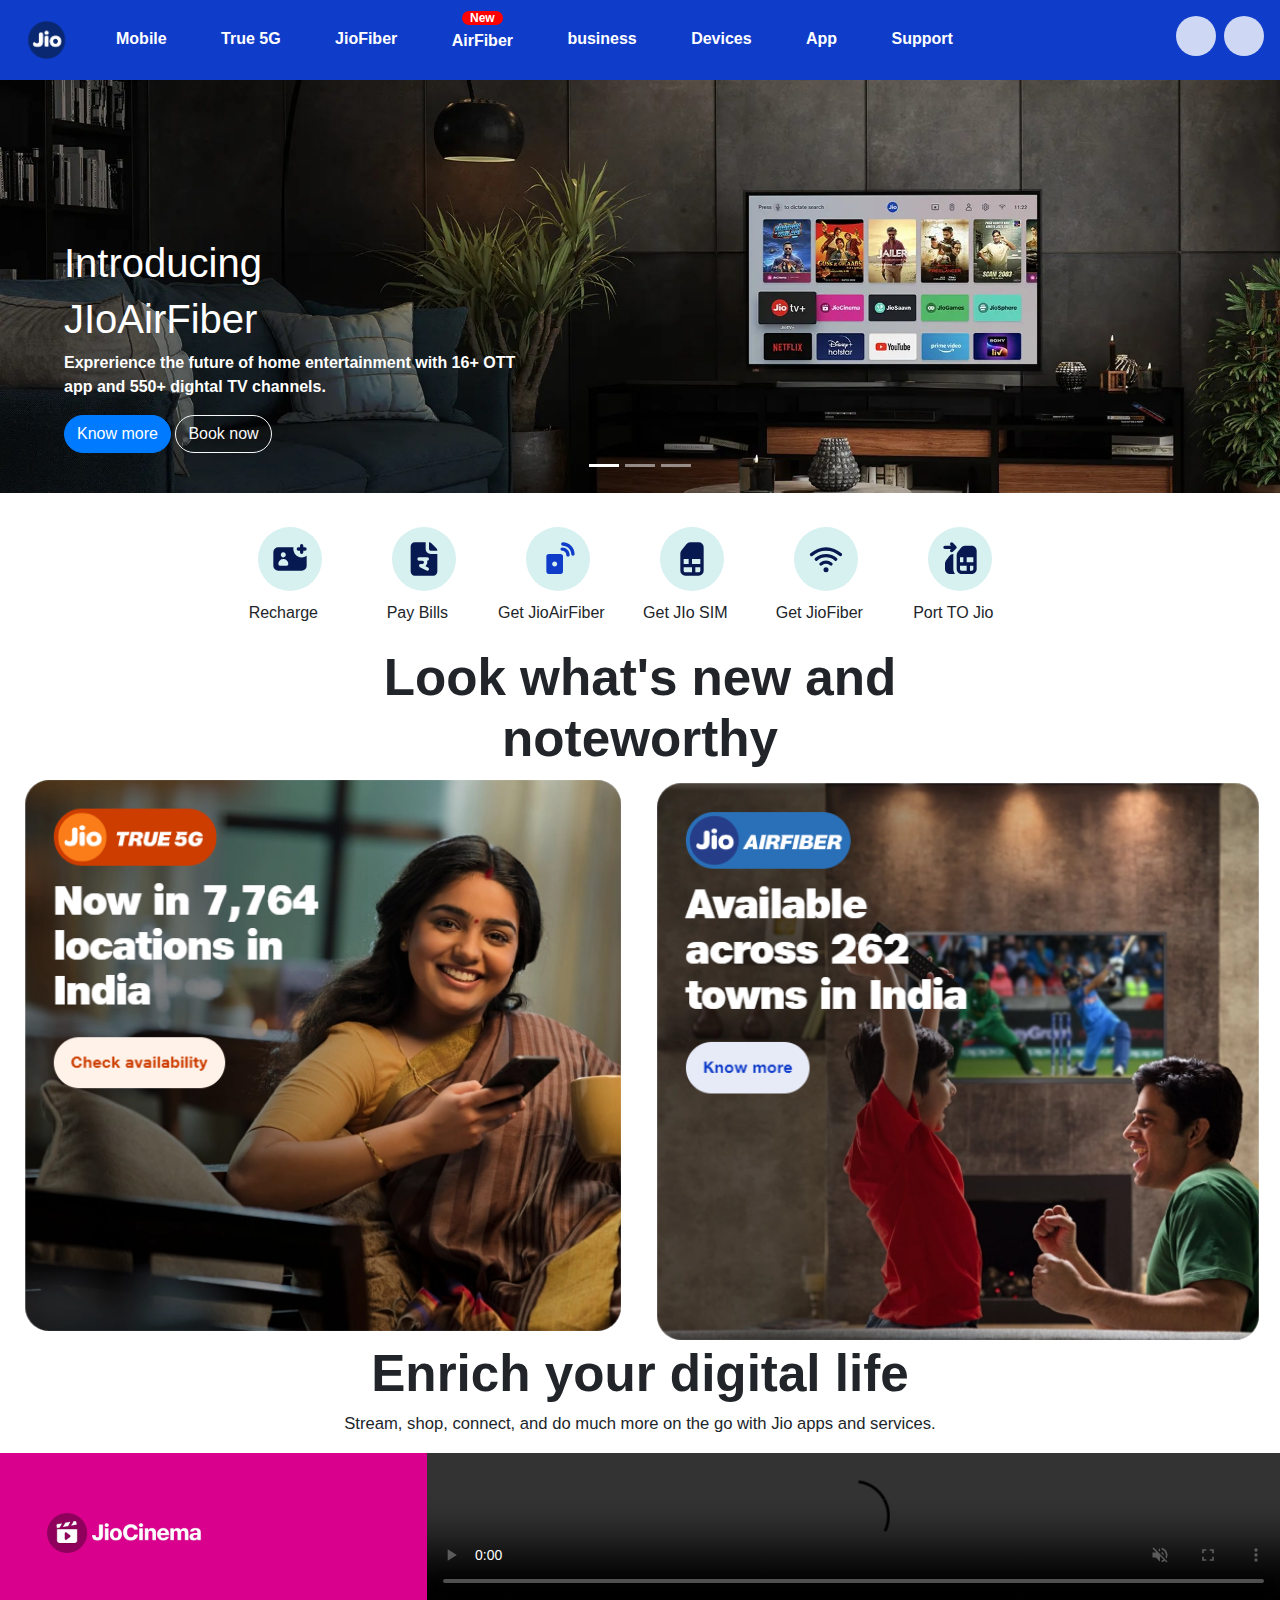
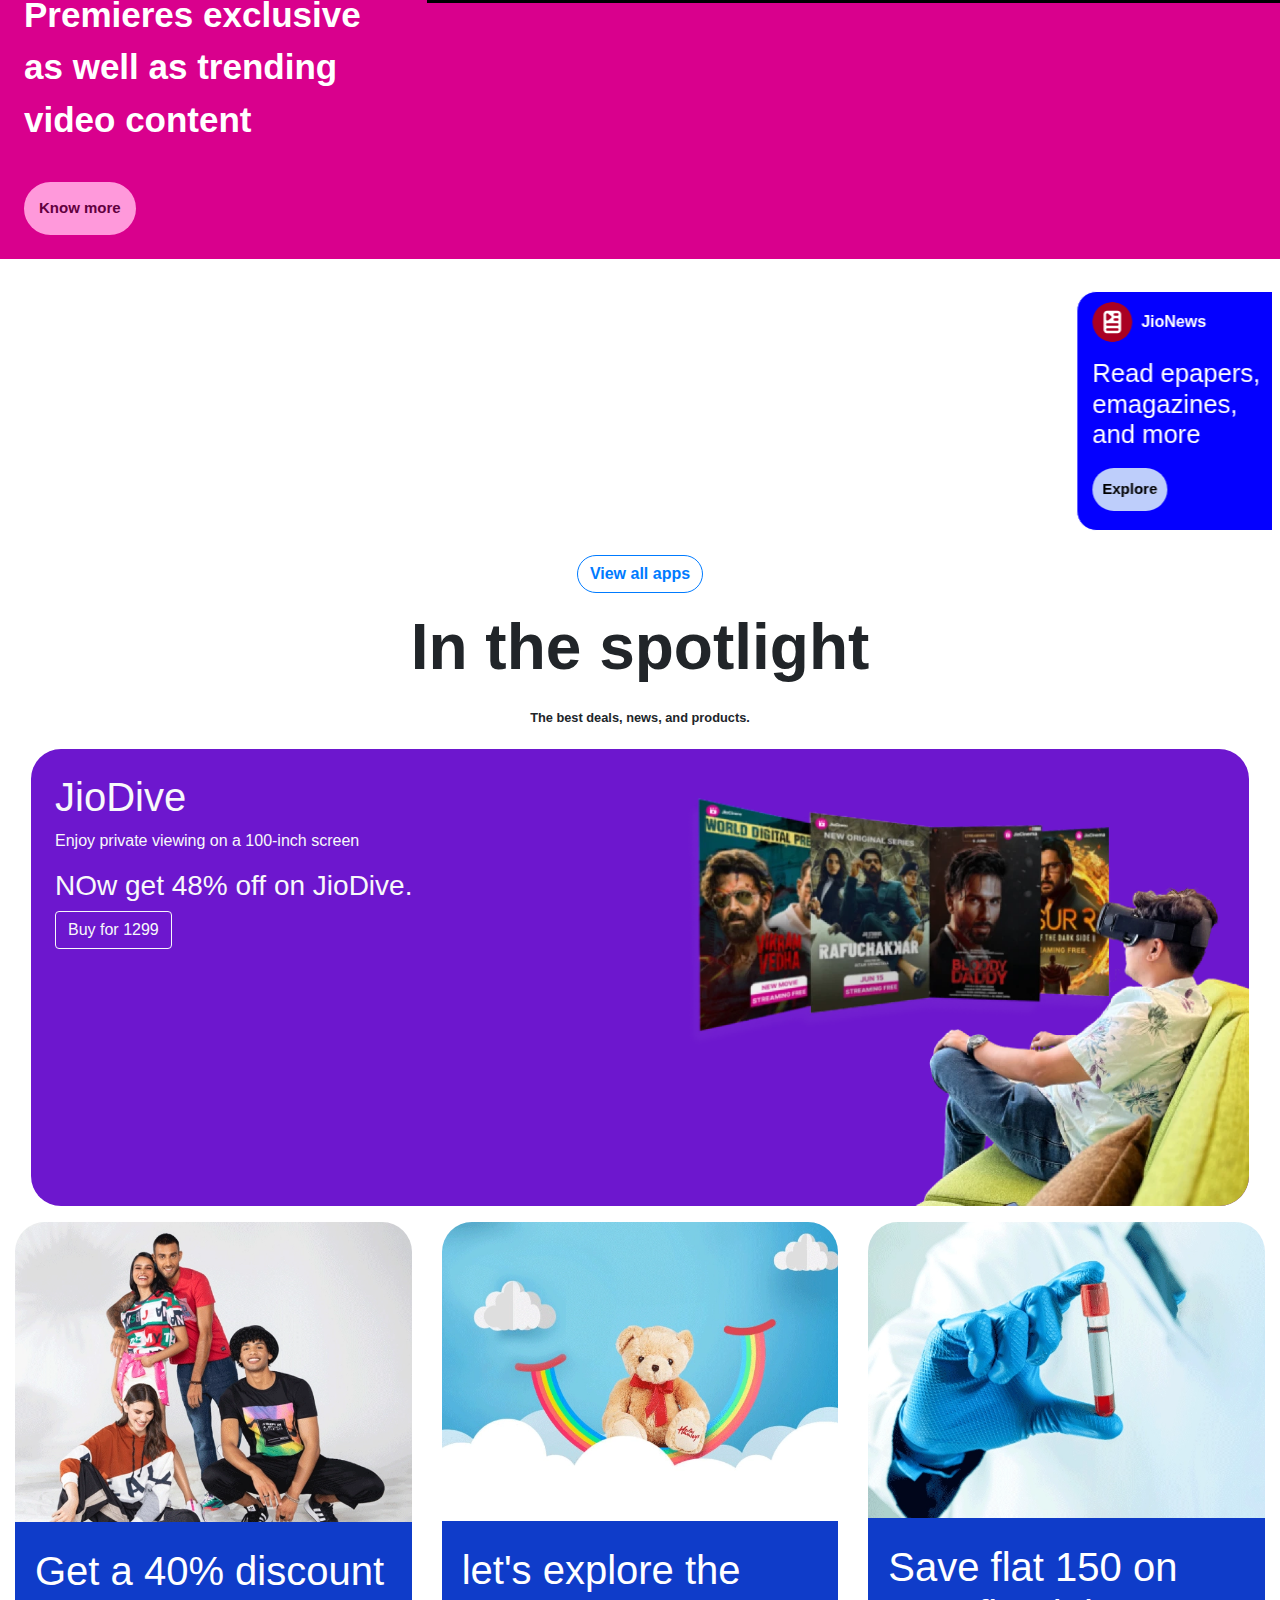
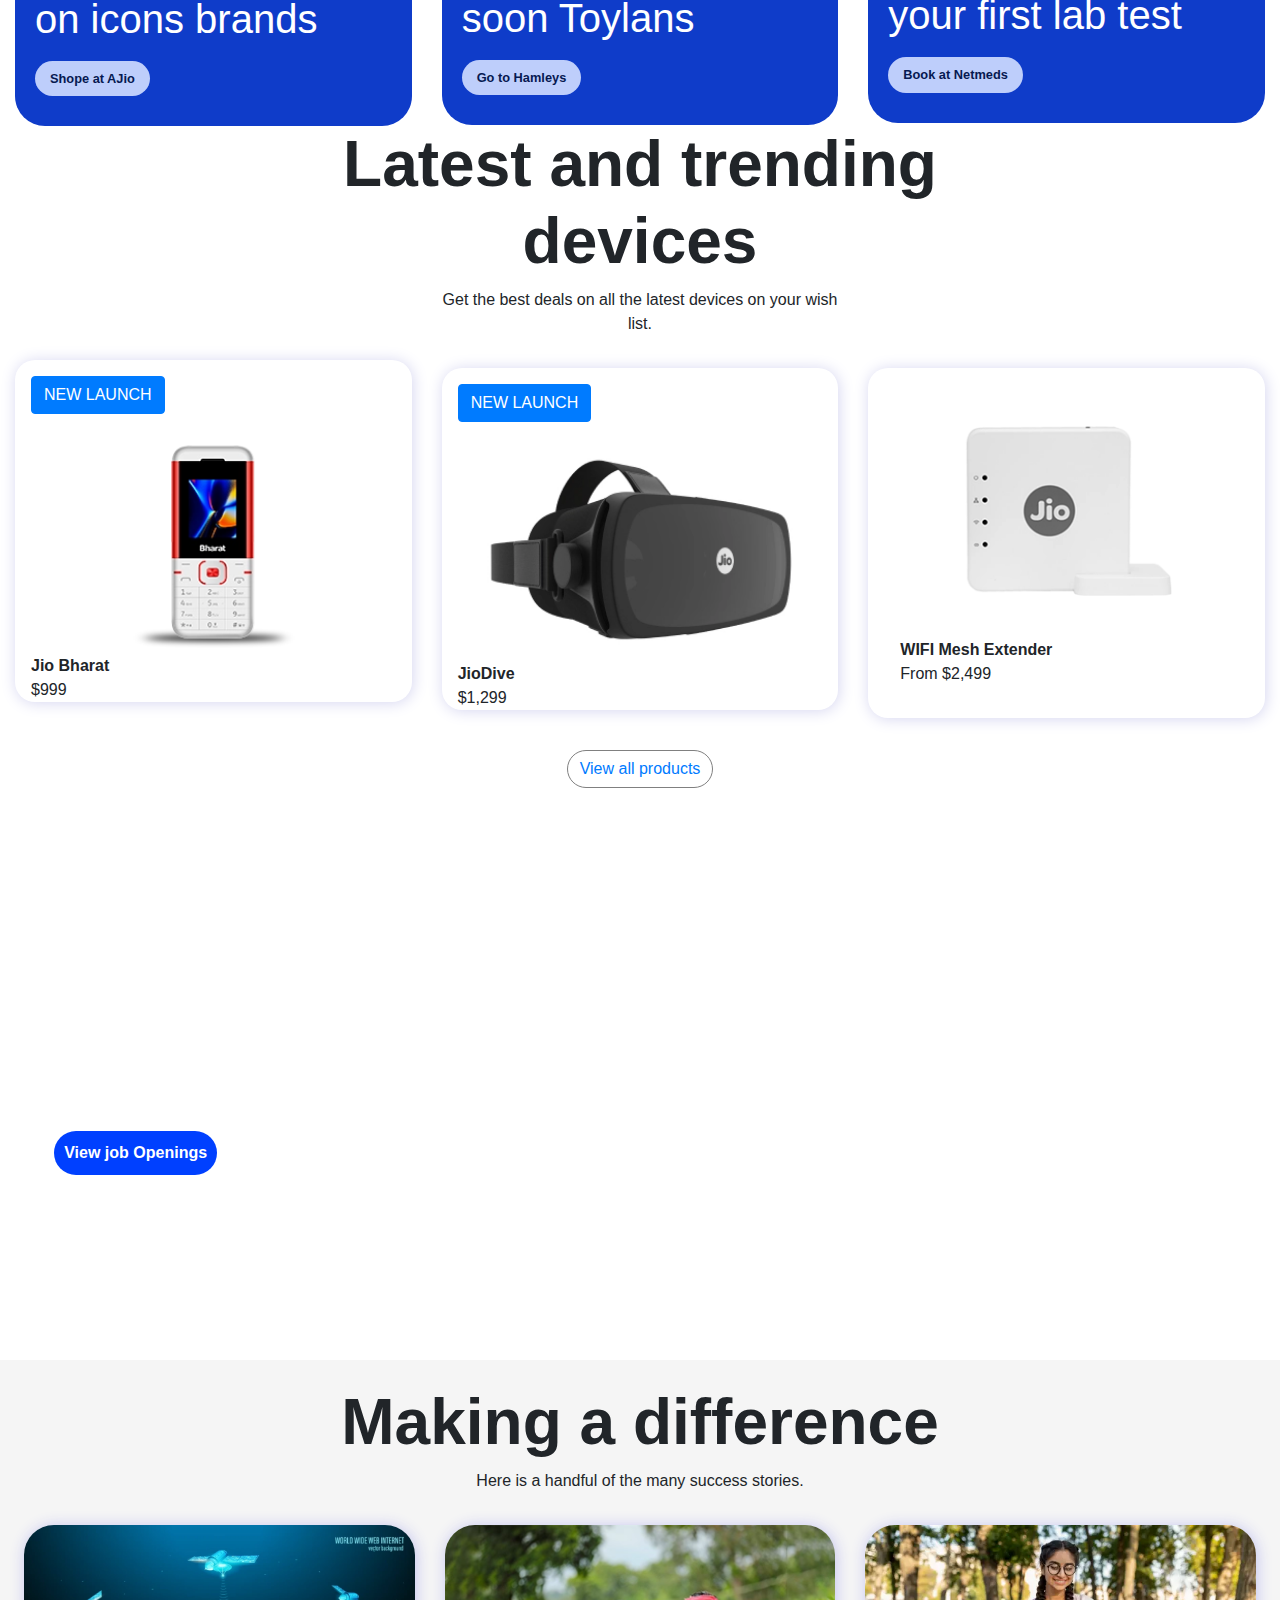
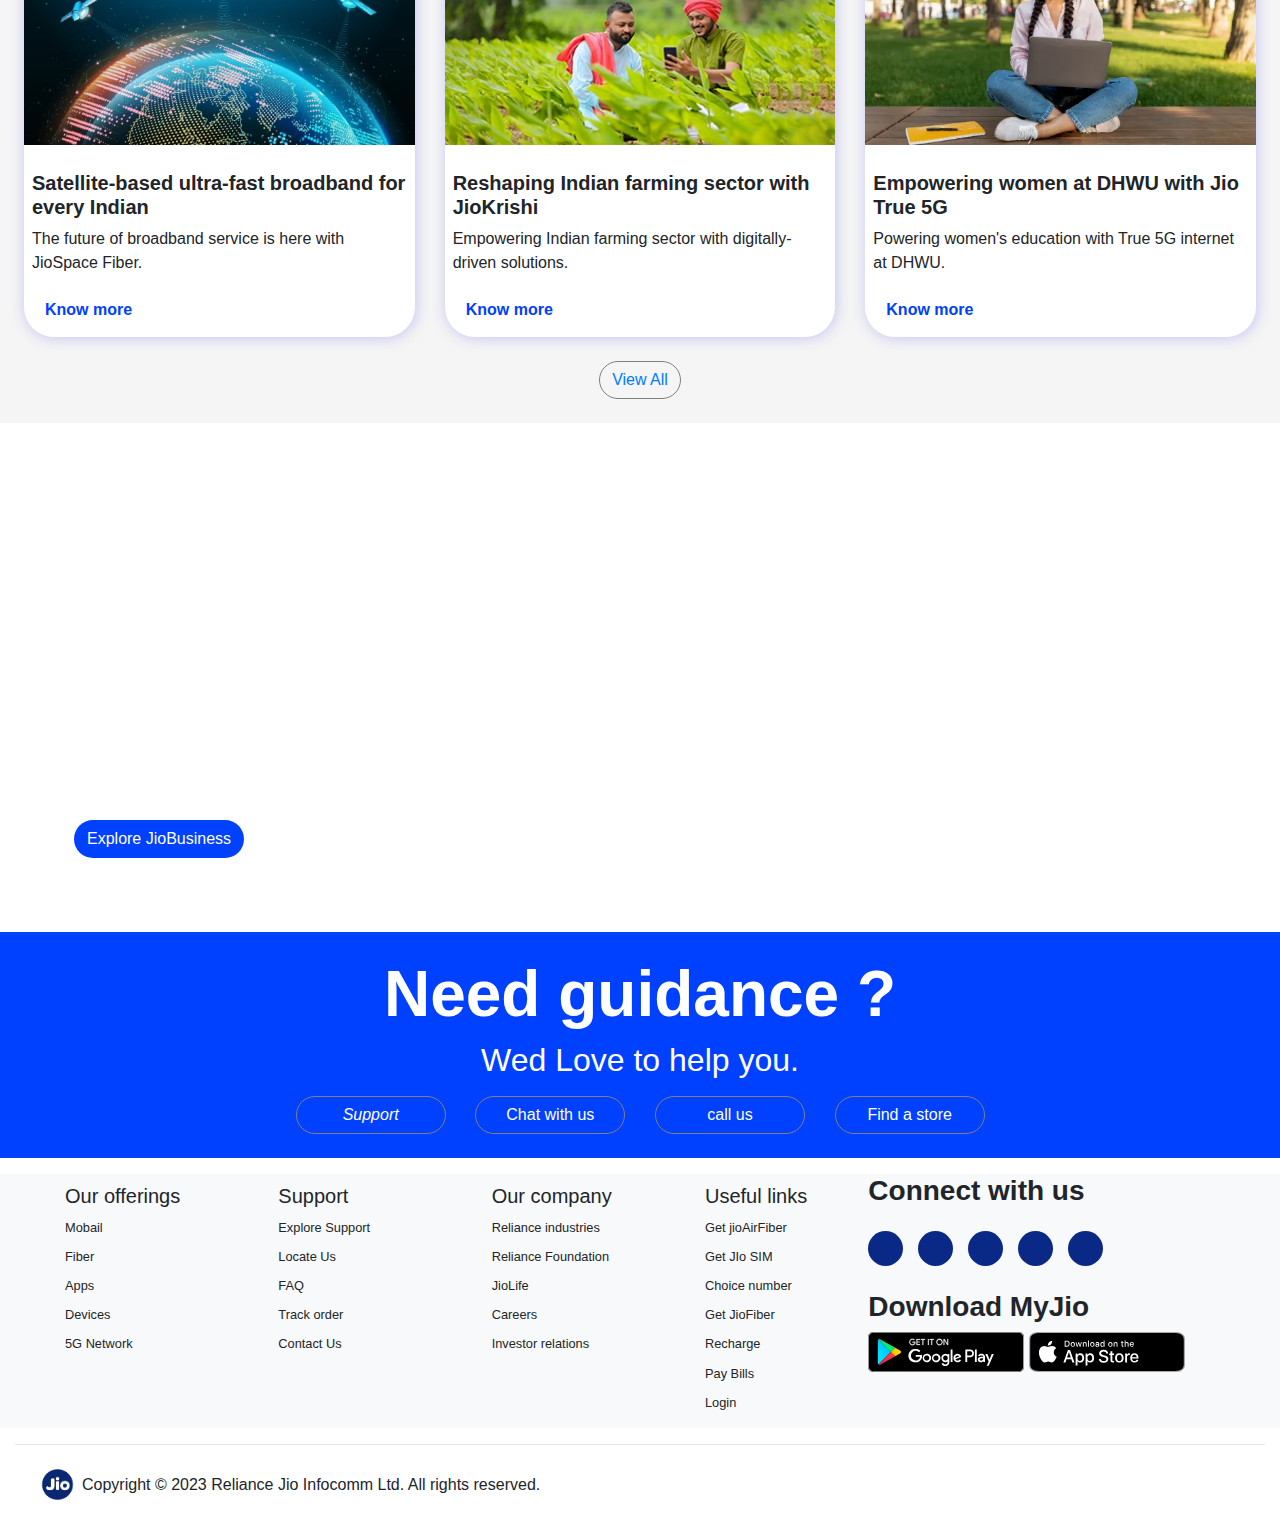
==== index.html @ d73b50fe "jio clone" ====
<!DOCTYPE html>
<html lang="en">

<head>
    <meta charset="UTF-8">
    <meta name="viewport" content="width=device-width, initial-scale=1.0">
    <title>Document</title>
    <link rel="stylesheet" href="https://cdnjs.cloudflare.com/ajax/libs/font-awesome/6.4.2/css/all.min.css"
        integrity="sha512-z3gLpd7yknf1YoNbCzqRKc4qyor8gaKU1qmn+CShxbuBusANI9QpRohGBreCFkKxLhei6S9CQXFEbbKuqLg0DA=="
        crossorigin="anonymous" referrerpolicy="no-referrer" />
    <link rel="stylesheet" href="css/jio.css">
    <link rel="stylesheet" href="css/cdn.jsdelivr.net_npm_bootstrap@4.6.2_dist_css_bootstrap.min.css">


</head>

<body>
    <div class="container-fluid">
        <div class="nav  navbar-expand-lg p-3 row text-center ">
            <button class="navbar-toggler navbar-dark " data-toggle="collapse" data-target="#bb">
                <span class="navbar-toggler-icon"></span>
            </button>
            <a href="#" class="navbar-brand logo"><img src="img/Jio-Logo-500x314.png" width="60"
                    class="rounded-circle"></a>
            <span class="user serachicon  d-none "><i class="fa-solid fa-magnifying-glass"></i></span>
            <span class="user d-none d-none"><i class="fa-solid fa-user"></i></span>
            <form action="" class=" col p-0 d-lg-none d-flex">
                <input type="search " class="form-control search ml-4   col-6 mt-1 d-lg-none" placeholder="Search">
                <span class="user abc   "><i class="fa-solid fa-user"></i></span>

            </form>
            <div id="bb" class="collapse navbar-collapse">
                <ul class="navbar-nav pl-3">
                    <li class="navbar-item"><a href="#" class="nav-link">Mobile</a></li>
                    <li class="navbar-item"><a href="#" class="nav-link">True 5G </a></li>
                    <li class="navbar-item"><a href="#" class="nav-link">JioFiber</a></li>
                    <li class="navbar-item"><a href="#" class="nav-link new">
                            <span>New</span> <br>AirFiber</a></li>
                    <li class="navbar-item"><a href="#" class="nav-link">business</a></li>
                    <li class="navbar-item"><a href="#" class="nav-link">Devices</a></li>
                    <li class="navbar-item"><a href="#" class="nav-link">App</a></li>
                    <li class="navbar-item"><a href="#" class="nav-link">Support</a></li>


                </ul>
            </div>
            <span class="user lgicon d-md-none d-none  d-lg-flex "><i class="fa-solid fa-magnifying-glass"></i></span>
            <span class="user lgicon d-md-none d-none ml-2 d-lg-flex "><i class="fa-solid fa-user"></i></span>
        </div>


        <!-- home page  -->

        <div class="row">
            <div id="home" class="carousel slide carousel-fade" data-ride="carousel">
                <ul class="carousel-indicators">
                    <li data-target="#home" data-slide-to="0" class="active"></li>
                    <li data-target="#home" data-slide-to="1"></li>
                    <li data-target="#home" data-slide-to="2"></li>


                </ul>
                <div class="carousel-inner" data-interval="1000">
                    <div class="carousel-item active">
                        <img src="img/home page.jpg" alt class="" width="100%">
                        <div class="carousel-caption ">
                            <h1>Introducing</h1>
                            <h1>JIoAirFiber</h1>
                            <p>Exprerience the future of home entertainment with 16+ OTT <br> app and 550+ dightal TV
                                channels.</p>
                            <button class="btn btn-lg-lg btn-primary">Know more</button>
                            <button class="btn btn-lg-lg btn-outline-light">Book now</button>

                        </div>
                    </div>
                    <div class="carousel-item ">
                        <img src="img/Homepage-masthead.webp" alt width="100%">
                        <div class="carousel-caption">
                            <h1>it's time to</h1>
                            <h1>embrace digital</h1>
                            <h1>life</h1>
                            <p>An affordable range of 4G Phones. JioBharat Series is packed <br> with incredable
                                features.</p>
                            <button class="btn btn-lg btn-primary">Know more</button>
                            <button class="btn btn-lg btn-outline-light">Book now</button>

                        </div>
                    </div>
                    <div class="carousel-item ">
                        <img src="img/2999-diwali-offer-desk.webp" alt width="100%">
                        <div class="carousel-caption">
                            <h1>Check out this br Diwali special <br> recharge offer!</h1>
                            <p>Enjoy 23day' extra validity with Jio's annual recharge plan</p>
                            <button class="btn btn-lg btn-primary">Recharge Now</button>

                        </div>
                    </div>

                </div>


            </div>
        </div>

        <!-- icone  -->
        <div class="row mt-4 text-center justify-content-center">
            <div class="row col-md-8">
                <div class="">
                    <div class=" ia">
                        <div class="ab">
                            <svg class="abc" viewBox="0 0 24 24" fill="none" xmlns="http://www.w3.org/2000/svg">
                                <path d="M17 7h1v1a1 1 0 102 0V7h1a1 1 0 100-2h-1V4a1 1 0 00-2 0v1h-1a1 1 0 100 2z"
                                    fill="currentColor">
                                </path>
                                <path
                                    d="M14 6c.003-.336.037-.67.1-1H5a3 3 0 00-3 3v8a3 3 0 003 3h14a3 3 0 003-3v-6a5 5 0 01-5.24.47 4.89 4.89 0 01-2-1.84A5 5 0 0114 6zM8 8a1.5 1.5 0 011.47 1.79A1.49 1.49 0 018.29 11a1.49 1.49 0 01-.86-.08 1.55 1.55 0 01-.68-.56A1.5 1.5 0 018 8zm2 8H6a1 1 0 01-1-1 3 3 0 016 0 1 1 0 01-1 1z"
                                    fill="currentColor"></path>
                            </svg>
                        </div>
                        <p>Recharge</p>
                    </div>
                </div>
                <div class="ml-md-4">
                    <div class="ia">
                        <div class="ab">
                            <svg class="abc" viewBox="0 0 24 24" fill="none" xmlns="http://www.w3.org/2000/svg">
                                <path
                                    d="M16 7h4a2 2 0 00-.59-1.41l-3-3A2 2 0 0015 2v4a1 1 0 001 1zm-2.12 1.12A3 3 0 0113 6V2H6.5A2.49 2.49 0 004 4.5v15A2.49 2.49 0 006.5 22h11a2.49 2.49 0 002.5-2.5V9h-4a3 3 0 01-2.12-.88zM14 14a3 3 0 01-1.11 2.33l1.56.78A1 1 0 0114 19a.929.929 0 01-.45-.11l-4-2A1 1 0 0110 15h1a1 1 0 100-2H9a1 1 0 110-2h5a1 1 0 010 2h-.18a3 3 0 01.18 1z"
                                    fill="currentColor"></path>
                            </svg>
                        </div>
                        <p>Pay Bills</p>
                    </div>
                </div>
                <div class="ml-md-4">
                    <div class="ia">
                        <div class="ab">
                            <svg class="abc" xmlns="http://www.w3.org/2000/svg" viewBox="0 0 24 24" fill="none">
                                <path
                                    d="M13.5598 8.99998H6.44977C5.64977 8.99998 5.00977 9.57998 5.00977 10.3V19.7C5.00977 20.42 5.65977 21 6.44977 21H13.5598C14.3598 21 14.9998 20.42 14.9998 19.7V10.3C14.9998 9.57998 14.3498 8.99998 13.5598 8.99998ZM9.99977 16.5C9.16977 16.5 8.49977 15.83 8.49977 15C8.49977 14.17 9.16977 13.5 9.99977 13.5C10.8298 13.5 11.4998 14.17 11.4998 15C11.4998 15.83 10.8298 16.5 9.99977 16.5Z"
                                    fill="#0F3CC9"></path>
                                <path
                                    d="M14.8998 1.97998C14.3498 1.97998 13.8998 2.42998 13.8998 2.97998C13.8998 3.52998 14.3498 3.97998 14.8998 3.97998C17.6898 3.97998 19.9598 6.24998 19.9598 9.03998C19.9598 9.58998 20.4098 10.04 20.9598 10.04C21.5098 10.04 21.9598 9.58998 21.9598 9.03998C21.9598 5.13998 18.7898 1.97998 14.8998 1.97998Z"
                                    fill="#0F3CC9"></path>
                                <path
                                    d="M14.4998 5.03998C13.9498 5.03998 13.4998 5.48998 13.4998 6.03998C13.4998 6.58998 13.9498 7.03998 14.4998 7.03998C15.8798 7.03998 16.9998 8.15998 16.9998 9.53998C16.9998 10.09 17.4498 10.54 17.9998 10.54C18.5498 10.54 18.9998 10.09 18.9998 9.53998C18.9998 7.05998 16.9798 5.03998 14.4998 5.03998Z"
                                    fill="#0F3CC9"></path>
                            </svg>
                        </div>
                        <p>Get JioAirFiber</p>
                    </div>
                </div>
                <div class="ml-md-4">
                    <div class="ia">
                        <div class="ab">
                            <svg class="abc" viewBox="0 0 24 24" fill="none" xmlns="http://www.w3.org/2000/svg">
                                <path
                                    d="M16 2h-5a3 3 0 00-2.38 1.13l-3 3.7A3 3 0 005 8.7V19a3 3 0 003 3h8a3 3 0 003-3V5a3 3 0 00-3-3zM7 12h3v3H7v-3zm5 8H8a1 1 0 01-1-1v-2h5v3zm5-1a1 1 0 01-1 1h-2v-3h3v2zm0-4h-5v-3h5v3z"
                                    fill="currentColor"></path>
                            </svg>
                        </div>
                        <p>Get JIo SIM</p>
                    </div>
                </div>
                <div class="ml-md-4">
                    <div class="ia">
                        <div class="ab">
                            <svg class="abc" viewBox="0 0 24 24" fill="none" xmlns="http://www.w3.org/2000/svg">
                                <path
                                    d="M8.41 14.21a1 1 0 101.2 1.6 4 4 0 014.78 0 1 1 0 001.2-1.6 6 6 0 00-7.18 0zM12 17a1.5 1.5 0 100 3 1.5 1.5 0 000-3zm9.34-8.41a13.94 13.94 0 00-18.68 0A1.002 1.002 0 004 10.08a11.93 11.93 0 0116 0 1 1 0 00.67.25 1 1 0 00.67-1.74zM12 9a10 10 0 00-6.49 2.4 1 1 0 001.3 1.52 8 8 0 0110.38 0 1 1 0 101.3-1.52A10 10 0 0012 9z"
                                    fill="currentColor"></path>
                            </svg>
                        </div>
                        <p>Get JioFiber</p>
                    </div>
                </div>
                <div class="ml-md-4">
                    <div class="ia">
                        <div class="ab">
                            <svg class="abc" viewBox="0 0 24 24" fill="none" xmlns="http://www.w3.org/2000/svg">
                                <path
                                    d="M19 4h-4c-.94 0-1.84.45-2.4 1.2l-2 2.67c-.39.52-.6 1.15-.6 1.8V18c0 1.65 1.35 3 3 3h6c1.65 0 3-1.35 3-3V7c0-1.65-1.35-3-3-3zm-7 7h2v3h-2v-3zm4 8h-3c-.55 0-1-.45-1-1v-2h4v3zm4-1c0 .55-.45 1-1 1h-1v-3h2v2zm0-4h-4v-3h4v3zM8 9.19c0-.06.01-.12.02-.19H8c-.94 0-1.84.45-2.4 1.2l-2 2.67c-.39.52-.6 1.15-.6 1.8V18c0 1.65 1.35 3 3 3h3.03C8.4 20.16 8 19.13 8 18V9.19zM9.71 4.3l-2-2A.996.996 0 106.3 3.71l.29.29H3c-.55 0-1 .45-1 1s.45 1 1 1h3.59l-.29.29a.996.996 0 00.71 1.7c.26 0 .51-.1.71-.29l2-2a.996.996 0 000-1.41l-.01.01z"
                                    fill="currentColor"></path>
                            </svg>
                        </div>
                        <p>Port TO Jio</p>
                    </div>
                </div>
            </div>
        </div>
        <div class="row justify-content-center ">
            <h1 class="col-md-6 look">Look what's new and noteworthy</h1>
        </div>
        <div class="row justify-content-center  ">
            <div class="col-md-6 ">
                <div class="true5g"><img src="img/5g1.png" alt="" width="100%"></div>
            </div>
            <div class="col-md-6"><img src="img/fiber.png" alt="" width="100%"></div>
        </div>
        <div class="row justify-content-center ">
            <h1 class="col-md-6 look">Enrich your digital life</h1>
        </div>
        <div class="row justify-content-center ">
            <p class="col-md-6 look2">Stream, shop, connect, and do much more on the go with Jio apps and services.</p>
        </div>
        <section class="row aside">
            <div class="col-lg-4 p-4">
                <img src="img/jiocinema.png" alt width="200">
                <p>Premieres exclusive as well as trending video content</p>
                <button>Know more</button>
            </div>
            <div class="col-lg-8 col-sm-12 p-0 order-first order-lg-2">
                <video class=" w-100 d-block" controls loop muted autoplay>
                    <source type="video/mp4"
                        src="https://jep-asset.akamaized.net/jio/welcome-page/JioCinema_DekhtaJaIndia_06062023.mp4">

                </video>
            </div>
        </section>

        <!-- card  -->
        <section class=" row mt-4 p-2 ">
            <marquee scrollamount="20" behavior="">
                <div class="CARD1 BLUE">
                    <div class="b1">
                        <p class="cardep"> <img src="img/Jio news.svg" height="40px">&nbsp;&nbsp;JioNews</p>
                        <h2>Read epapers, <br>emagazines, <br> and more</h2>
                        <button>Explore</button>
                    </div>
                </div>
                <div class="CARD1 purpl">
                    <div class="b1">
                        <p class="cardep"> <img src="img/Jio news.svg" height="40px">&nbsp;&nbsp;Jiomart</p>
                        <h2>its lik a <br> supermarket on <br> the go</h2>
                        <button>Explore</button>
                    </div>
                </div>
                <div class="CARD1 orang">
                    <div class="b1">
                        <p class="cardep"> <img src="img/Jio news.svg" height="40px">&nbsp;&nbsp;Jiomeett</p>
                        <h2>video calls & <br> conferences acrosss <br> devices</h2>
                        <button>Explore</button>
                    </div>
                </div>
                <div class="CARD1 GREEN">
                    <div class="b1">
                        <p class="cardep"> <img src="img/Jio news.svg" height="40px">&nbsp;&nbsp;Jiogame</p>
                        <h2>Experience next- <br>level online <br> gamming</h2>
                        <button>Explore</button>
                    </div>
                </div>
                <div class="CARD1 INFO ">
                    <div class="b1">
                        <p class="cardep"> <img src="img/Jio news.svg" height="40px">&nbsp;&nbsp;Jiocloud</p>
                        <h2>Experience next- <br>level online <br> gamming</h2>
                        <button>Explore</button>
                    </div>

                </div>
            </marquee>
        </section>
        <div class="row justify-content-center mt-3">
            <button class="btn btn-outline-primary" style="border-radius: 30px; font-weight: bolder;">View all
                apps</button>
        </div>
        <div class="row justify-content-center mt-3">
            <h1 style="font-size:5vw;font-weight: bolder;">In the spotlight</h1>
        </div>
        <div class="row justify-content-center mt-3">
            <h1 style="font-size:1vw;font-weight: bolder;">The best deals, news, and products.</h1>
        </div>
        <div class="row  m-3 " style="background-color:  #6D17CE;border-radius:30px;">

            <div class="col-lg-6 text-light p-4">
                <h1>JioDive</h1>
                <p>Enjoy private viewing on a 100-inch screen</p>
                <h3>NOw get 48% off on JioDive.</h3>
                <button class="btn btn-outline-light">Buy for 1299</button>
            </div>
            <div class="col-lg-6 p-0"><img src="img/dive-side-desk-v5.webp" style="width: 100%;border-radius: 30px;">

            </div>

        </div>
        <div class="row ">
            <div class="col-lg-4">
                <div class="c1"> <img src="img/3men.png" alt="">
                    <div class="c2">
                        <h1>Get a 40% discount on icons brands</h1>
                        <button>Shope at AJio</button>
                    </div>

                </div>
            </div>
            <div class="col-lg-4">
                <div class="c1"> <img src="img/teddy.png" alt="">
                    <div class="c2">
                        <h1>let's explore the soon Toylans </h1>
                        <button>Go to Hamleys</button>
                    </div>

                </div>
            </div>
            <div class="col-lg-4">
                <div class="c1"> <img src="img/injection.png" alt="">
                    <div class="c2">
                        <h1>Save flat 150 on your first lab test</h1>
                        <button>Book at Netmeds</button>
                    </div>
                </div>
            </div>
        </div>
        <div class="row justify-content-center">
            <h1 class="col-6 text-center" style="font-weight: 
        bolder; font-size: 5vw;">Latest and trending devices</h1>
        </div>
        <div class="row justify-content-center">
            <p class="col-4 text-center">Get the best deals on all the latest devices on your wish list.</p>
        </div>
        <div class="row">
            <div class="col-lg-4 mt-2">
                <div class="jiobharaT">
                    <button class="btn btn-primary  m-3">NEW LAUNCH</button>
                    <img src="img/jiobharat.webp" alt="" width="100%">
                    <p class="ml-3"><b>Jio Bharat</b> <br>
                        $999
                    </p>

                </div>
            </div>
            <div class="col-lg-4 mt-3 ">
                <div class="jiobharaT">
                    <button class="btn btn-primary m-3">NEW LAUNCH</button>
                    <img src="img/jiodive.webp" width="100%">
                    <p class="ml-3"><b>JioDive </b> <br>
                        $1,299
                    </p>
                </div>
            </div>
            <div class="col-lg-4 mt-3 ">
                <div class="jiobharaT p-3">

                    <img src="img/wifi-mesh-extender.webp" class="mt-4" alt="" width="100%">
                    <p class="ml-3 mt-4"><b>WIFI Mesh Extender</b> <br>
                        From $2,499
                    </p>
                </div>
            </div>
        </div>
        <div class="row justify-content-center m-4">
            <button class="btn btn-outline-primary " style="border-radius: 30px; border-color: gray;">View all
                products</button>
        </div>
        <div class="row p-4">
            <div class=" carrir">
                <h1>Work, learn and grow </h1>
                <h2>Build an eventful career.</h2>
                <button>View job Openings</button>
            </div>
        </div>
        <div class="row p-4 justify-content-center" style="background-color: #F5F5F5;">
            <div>

                <H1 class="text-center" style="font-size: 5vw;font-weight: bolder;">Making a difference</H1>
                <P class="text-center">Here is a handful of the many success stories.</P>
                <div class="row">
                    <div class="col-lg-4 mt-3">
                        <div class="fcard ">
                            <img src="img/thumbnail.webp" alt="" width="100%">
                            <div class="fcardtext">
                                <h5>Satellite-based ultra-fast broadband for every Indian</h6>
                                    <p>The future of broadband service is here with JioSpace Fiber.</p>
                                    <button class="btn  ">Know more</button>
                            </div>
                        </div>
                    </div>
                    <div class="col-lg-4 mt-3">
                        <div class="fcard">
                            <img src="img/thumbnail (1).webp" alt="" width="100%">
                            <div class="fcardtext">
                                <h5>Reshaping Indian farming sector with JioKrishi</h6>
                                    <p>Empowering Indian farming sector with digitally-driven solutions.</p>
                                    <button class="btn  ">Know more</button>
                            </div>
                        </div>
                    </div>
                    <div class="col-lg-4 mt-3">
                        <div class="fcard">
                            <img src="img/card.webp" alt="" width="100%">
                            <div class="fcardtext">
                                <h5>Empowering women at DHWU with Jio True 5G</h6>
                                    <p>Powering women's education with True 5G internet at DHWU.</p>
                                    <button class="btn  ">Know more</button>
                            </div>
                        </div>
                    </div>
                </div>
                <div class="row justify-content-center"> <button class="btn btn-outline-primary mt-4 "
                        style="border-radius: 30px;border-color: gray;">View All</button></div>

            </div>
        </div>
        <div class="row p-4 mt-3">
            <div class="growbus">
                <h1>Grow your business faster than ever</h1>
                <h2>explore future-ready digital solutions for businesses across industries.
                </h2>
                <button class="btn">Explore JioBusiness</button>
            </div>

        </div>
        <div class="row p-4 justify-content-center need">
            <div class="col ">
                <h1 class="text-center">Need guidance ?</h1>
                <h2 class="text-center">Wed Love to help you.</h2>
                <div class="row justify-content-center">
                    <div class="col-lg-7">
                        <div class="row d-lg-flex d-md-flex d-sm-block">
                            <div class="col-lg-3 "><button class="btn mt-2"><i class="fa-solid fa-clipboard-question">
                                        Support</i></button></div>
                            <div class="col-lg-3"><button class="btn mt-2"><i class="fa-solid fa-comments"></i> Chat
                                    with us</button>
                            </div>
                            <div class="col-lg-3"><button class="btn  mt-2"><i class="fa-solid fa-phone"></i> call
                                    us</button></div>
                            <div class="col-lg-3"><button class="btn mt-2"><i class="fa-solid fa-shop"></i> Find a
                                    store</button>
                            </div>
                        </div>
                    </div>
                </div>
            </div>
        </div>
        <div class="row footer p-0 mt-3 bg-light">
            <div class="col-lg-2">
                <ul>
                    <li>
                        <h5>Our offerings</h5>
                    </li>
                    <li>Mobail</li>
                    <li>Fiber</li>
                    <li>Apps</li>
                    <li>Devices</li>
                    <li>5G Network</li>
                </ul>
            </div>
            <div class="col-lg-2">
                <ul>
                    <li>
                        <h5>Support</h5>
                    </li>
                    <li>Explore Support</li>
                    <li>Locate Us</li>
                    <li>FAQ</li>
                    <li>Track order</li>
                    <li>Contact Us</li>
                </ul>
            </div>
            <div class="col-lg-2">
                <ul>
                    <li>
                        <h5>Our company</h5>
                    </li>
                    <li>Reliance industries</li>
                    <li>Reliance Foundation</li>
                    <li>JioLife</li>
                    <li>Careers</li>
                    <li>Investor relations</li>
                </ul>
            </div>
            <div class="col-lg-2">
                <ul>
                    <li>
                        <h5>Useful links</h5>
                    </li>
                    <li>Get jioAirFiber</li>
                    <li>Get JIo SIM</li>
                    <li>Choice number</li>
                    <li>Get JioFiber</li>
                    <li>Recharge</li>
                    <li>Pay Bills</li>
                    <li>Login</li>
                </ul>
            </div>
            <div class="col-lg-4 col-sm-12 text-left  ">
                <h3 style="font-weight: bolder;">Connect with us</h3>
                <div class="row d-sm-flex p-0 m-0 mt-4 justify-content-left">
                    <span><i class="fa-brands fa-x-twitter"></i></span>
                    <span><i class="fa-brands fa-instagram"></i></span>
                    <span><i class="fa-brands fa-facebook"></i></span>
                    <span><i class="fa-brands fa-youtube"></i></span>
                    <span><i class="fa-brands fa-linkedin-in"></i></span>
                </div>
                <h3 class="mt-4" style="font-weight: bolder;">Download MyJio</h3>
                <img src="img/G-Play.svg" alt=""> <img src="img/AppStore.svg" alt="">
            </div>
        </div>
        <hr>
        <div class="row p-2 Copyright">
            <img src="img/Jio-Logo-500x314.png" class="ml-4 mb-3" width="50">
            <p>Copyright © 2023 Reliance Jio Infocomm Ltd. All rights reserved.</p>
        </div>








    </div>



    <script src="js/cdn.jsdelivr.net_npm_jquery@3.5.1_dist_jquery.slim.min.js"></script>
    <script src="js/cdn.jsdelivr.net_npm_popper.js@1.16.1_dist_umd_popper.min.js"></script>
    <script src="js/cdn.jsdelivr.net_npm_bootstrap@4.6.2_dist_js_bootstrap.min.js"></script>

</body>

</html>
---- css/jio.css ----
.nav{
    background-color: #0f3cc9;
    color:white;
    font-weight: bolder;

}

ul a{
    color: white;
    margin-right: 3vw;
}
ul a:hover{
    color:black;
}
ul .new{
    margin-top:-22px;
}
ul span {font-size:12px;
    margin-top:-100px;
 background-color: red;
 padding: 0px 8px;
 border-radius: 30px;
}

.nav input::placeholder{
    font-weight: bolder;
   
    color: white;
}

.nav input{
    border: 1px solid white;
    margin-right: 10px;  
    border-radius: 20px;
    background-color: #061951;
   
}
.user{
    background-color: #ced7f3;
    width:40px;
    height:40px;
    color:blue;
    border-radius:50px;
    display: flex;
    justify-content: center;
    align-items: center;
}
.carousel-inner .carousel-caption{
    left:5vw;

    font-weight: bolder;
    text-align: left;
}

.icon {

    width: 100%;
    display: flex;
    height: 150px;

}

.ab {
    margin: 10px 30px;
    height: 64px;
    align-items: center;
    display: flex;
    justify-content: center;
    width: 64px;
    background-color: rgb(215, 240, 240);
    color: blue;
    border-radius: 100px;


} 
.ia {
    width: 110px;
    border-radius: 10px;

    height: 120px;
    text-align: center;
    align-items: center;


} 
 
.ia:hover {
    transition: all 1s;
    background-color: rgb(215, 240, 240);

} 

.ia p {
    margin-top: 8px;
}
.carousel-caption button{
    border-radius: 30px;    
    }

.abc {
    color: #061951;
    height: 40px;
    width: 40px;

}
.look{
    font-weight: bolder;
    font-size:4vw;
    text-align: center;

}
.look2{
    font-size:1.3vw;
    text-align: center;
}
.aside button {
    padding: 15px;
    border-radius: 50px;
    border: none;
    margin-top: 20px;
    font-size: 15px;
    color: #62003f;
    font-weight: bolder;
    background-color: #ff99db;
}


.aside {
  
    background-color: #D9008D;
    color: white;

}


.aside p {
    font-family: JioType, helvetica, arial, sans-serif;
    font-size: 35px;
    font-weight: bolder;
}
.CARD1 {
    margin-left: 20PX;
    color: white;
    padding: 5px;
    width:400PX;
    border-radius: 20PX;
    height:240PX;
    border: 1PX solid;
    display: flex;
    display: inline-block;
}

.b1 {
    padding: 5px;
    width:50%;
}
.b1 h2{
    font-size:2vw;
}

.BLUE {
    display: flex;
    background-image: url(img/JioNews-19-05.webp);
    background-repeat: no-repeat;
    background-size: cover;
    display: inline-block;
    padding-left: 10px;
    background-color: rgb(4, 0, 255);
}

.cardep {
    align-items: center;
    display: flex;
    font-weight: bolder;
}

.BLUE h2 {
    margin-top: 5px;
    font-size:vw;
}

.CARD1 button {
    padding: 10px;
    border-radius: 50px;
    border: none;
    font-size: 15px;
    margin-top: 10px;
    font-weight: bolder;
    background-color: #BECEFB;
}

.purpl {
    background-image: url(img/JioMart-19-05.webp);
    background-repeat: no-repeat;
    background-size: cover;
    background-color: #0078AD;
}

.GREEN {
    background-color: green;
    background-image: url(img/JioGames-19-05.webp);
    background-repeat: no-repeat;
    background-size: cover;
}

.INFO {
    background-image: url(img/JioCloud-19-05.webp);
    background-repeat: no-repeat;
    background-size: cover;
    background-color: #1ECCB0;
}
.orang {
    background-repeat: no-repeat;
    background-size: cover;
    background-image: url(img/JioMeet-19-05.webp);
    background-color: #FA7D19;
}
.jiodive {
    width: 100%;
    padding: 50px;
}

.jiodive  {
    width: 100%;
    height: 444px;
    background-color: #6D17CE;
    display: flex;
    border: none;
    border-radius: 30px;
    background-image: url(img/dive-side-desk-v5.webp);
    background-position-x: 50%;
    background-size: cover;
    background-repeat: no-repeat;
}
.jio{
  border-radius:10px;
}
.card3 {
    width: 100%;
    height: 600px;
    display: flex;
    justify-content: space-evenly;
    padding: 20px 50px;
}

.c1 {
    width: auto;
    height: auto;
    border-radius: 20px;

}

.c1 img {
    width: 100%;
    height:auto ;
    margin: 0%;

    border-radius: 30px 30px 0px 0px;
}


.c1 .c2 {
    border-radius: 0px 0px 30px 30px;
    background-color: #0F3CC9;
    width: auto;
    border: none;
    margin-top: -5px;
    height: auto;
    padding: 30px 20px;
    color: white;
    font-size: 1vw;

}

.c2 button {
    padding: 8px 15px;
    border-radius: 30px;
    border: none;
    font-weight: bolder;
    background-color: #BECEFB;
    color: #061951;
    margin-top: 10px;
}
.jiobharaT{
    
    border-radius: 20PX;
    
    background-color: white;
    box-shadow: 1PX 1PX 15PX rgb(213, 213, 240);
}
.carrir{
    background-image: url(img/carrier-desktop.webp);
    background-repeat: no-repeat;
    background-size: cover;
    width: 100%;
    height:500px;
    border-radius:30px;
    border:none;
    padding: 30px;
    color: white;
}
.carrir h1{
    margin-top:5vh;
    width: 40%;
    font-size: 50px;
    font-weight: bolder;
}
.carrir button{
    border-radius:30px;
    padding:0.8vw;
    border: none;
    color: white;
    font-weight: bolder;
    margin-top: 5vh;
    
    background-color: #0040ff;
}
.fcard{
    width:auto;
    border-radius: 30px;
    height: auto;
    background-color: white;
    box-shadow: 1px 1px 15px rgb(195, 195, 240);
}
.fcardtext{
    padding: 8px;
}
.fcardtext h5{
    font-weight: bolder;
    margin-top: 2vh;

}
.fcardtext button{
    color: #0040ff;
    font-weight: bolder;
}
.fcardtext button:hover{
    background-color: #0078AD;
    border-radius: 30px;
}
.fcard img {
    width: 100%;
    border-radius: 30px 30px 0px 0px;
}
.growbus{
    background-image: url(img/jio-com-business-banner-desktop-17Oct2023.webp);
    width: 100%;
    height: auto;
    background-repeat: no-repeat;
    background-size: cover;
    border-radius: 30px;
    padding:50px;
    color: white;
}
.growbus h1 {
    width:50%;
    font-size:5vw;
    font-weight: bolder;
}
.growbus h2{
    width: 50%;
    font-size:2vw;
} 
.growbus button{
    border-radius: 30px;
    background-color: #0040ff;
    color: white;
}
.need{
    background-color: #0040ff;
    height: auto;
} 
.need h1{
    color: white;
    font-weight: bolder;
    font-size: 5vw;
}
.need h2{
    color: white;
}
.need button{
    border: 1px solid gray;
    color: white;
    border-radius:30px;
    width:150px;
}
.footer li{margin: 10px;
    list-style: none;
    font-size: 1vw;
    
}
.footer span{
    width: 35px;
    height: 35px;
    background-color:#0A2885;
    border-radius: 50px;
    margin-right: 15px;
    display: flex;
    justify-content: center;
    align-items: center;
    color: white;
}
.Copyright{
    align-items: center;
    text-align: center;

}
   

@media (max-width:991px){
    .need button{
        width: 100%;
    }

}

@media (max-width:425px){
 
   
}

@media (max-width:390px){
    .nav{
        display: flex;
        align-items: center;
    }
    .logo{
        margin-left:-25px;
    }
    .abc{
        display:none;

    }
    .nav span{
        margin-right:5px;
    }
    .lgicon{
        display: none;
    }
    .serachicon{
        margin-left:40px;
    }
    input{
        display: none;
    }
    .search{
       display: none;
    }
    
    
}
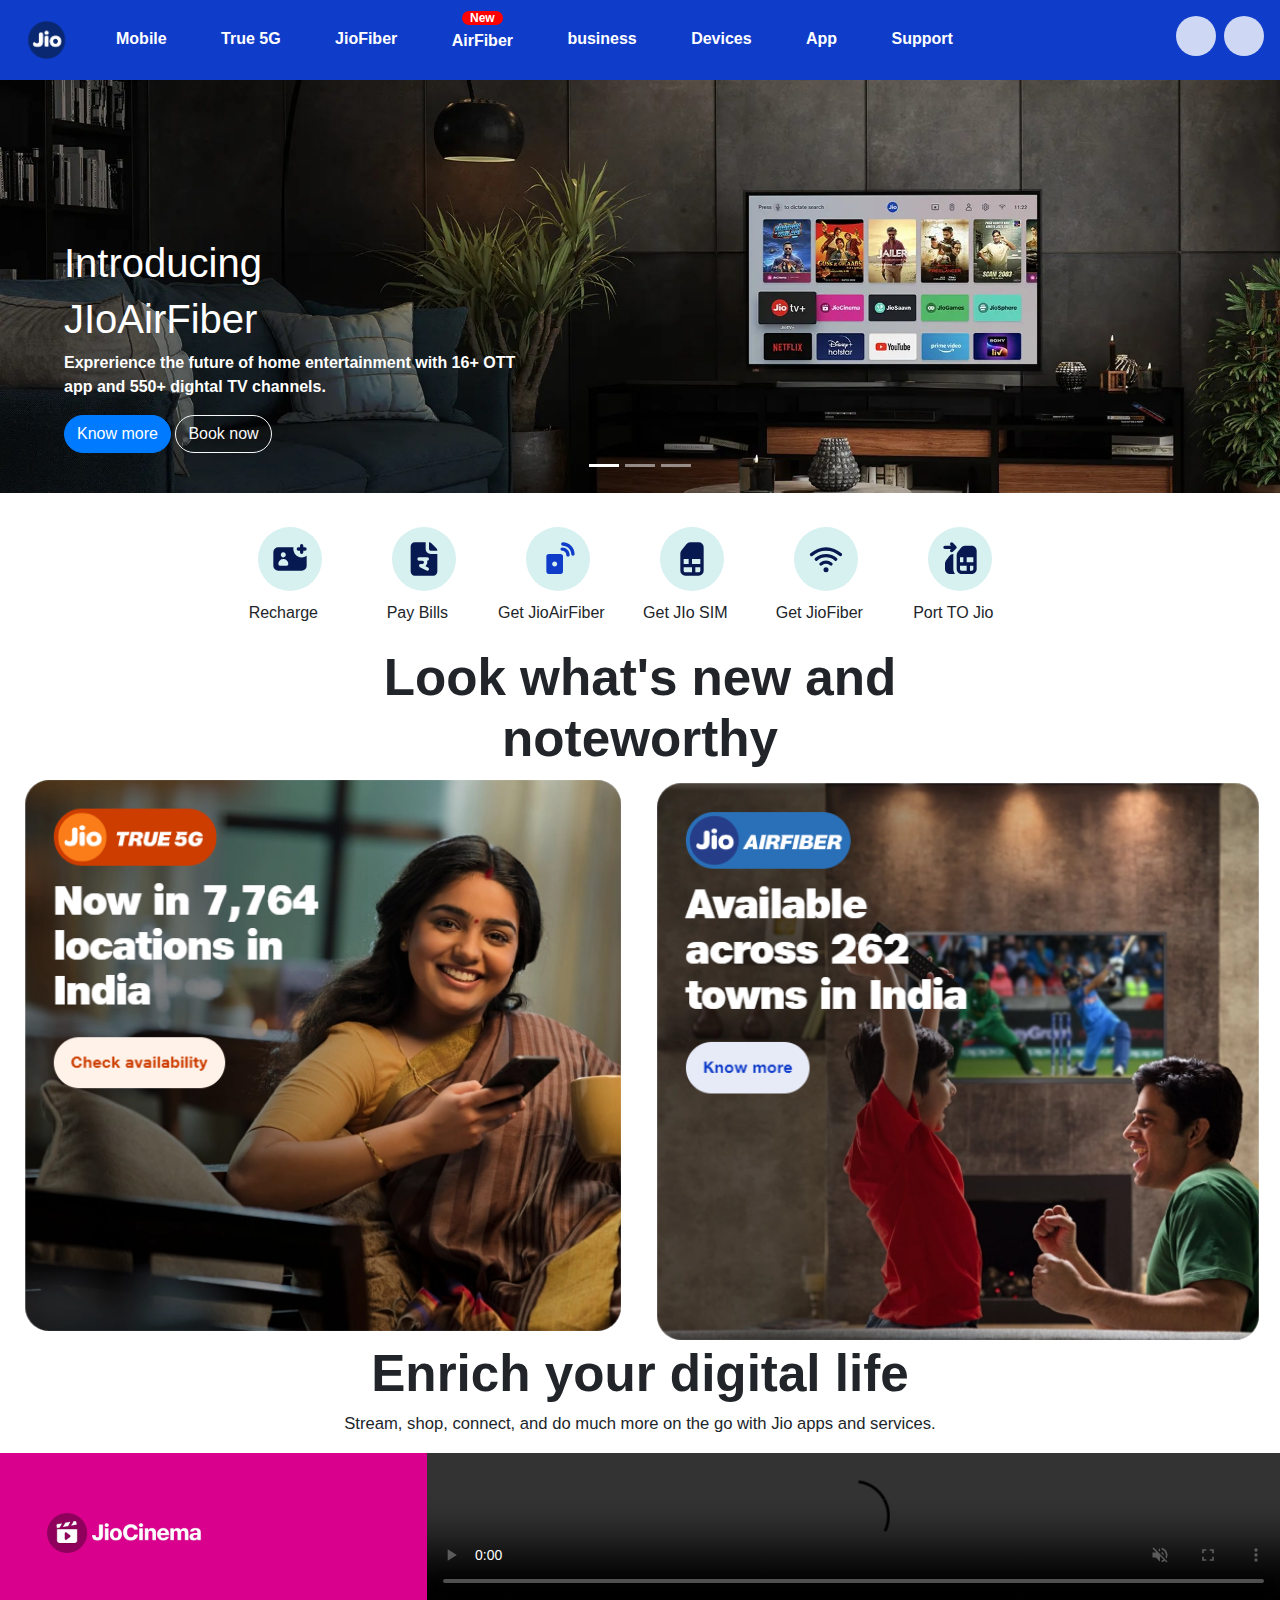
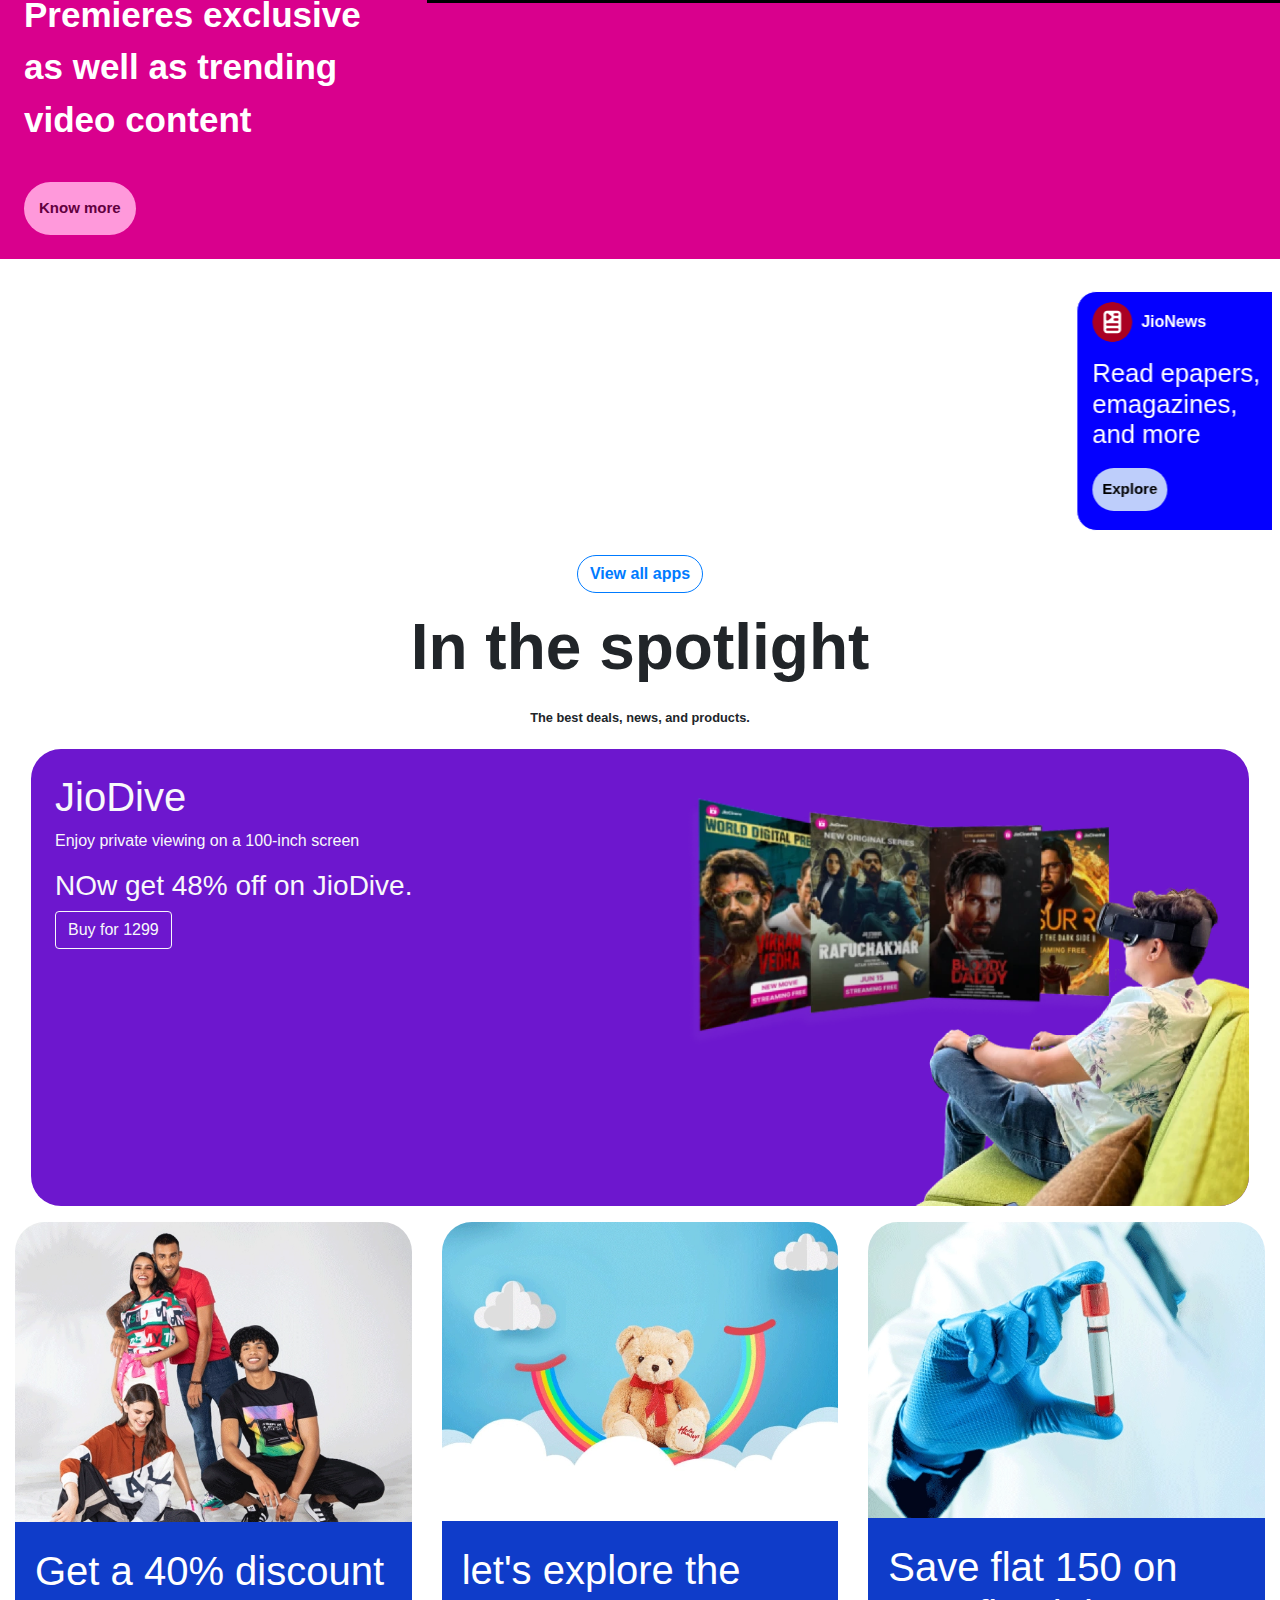
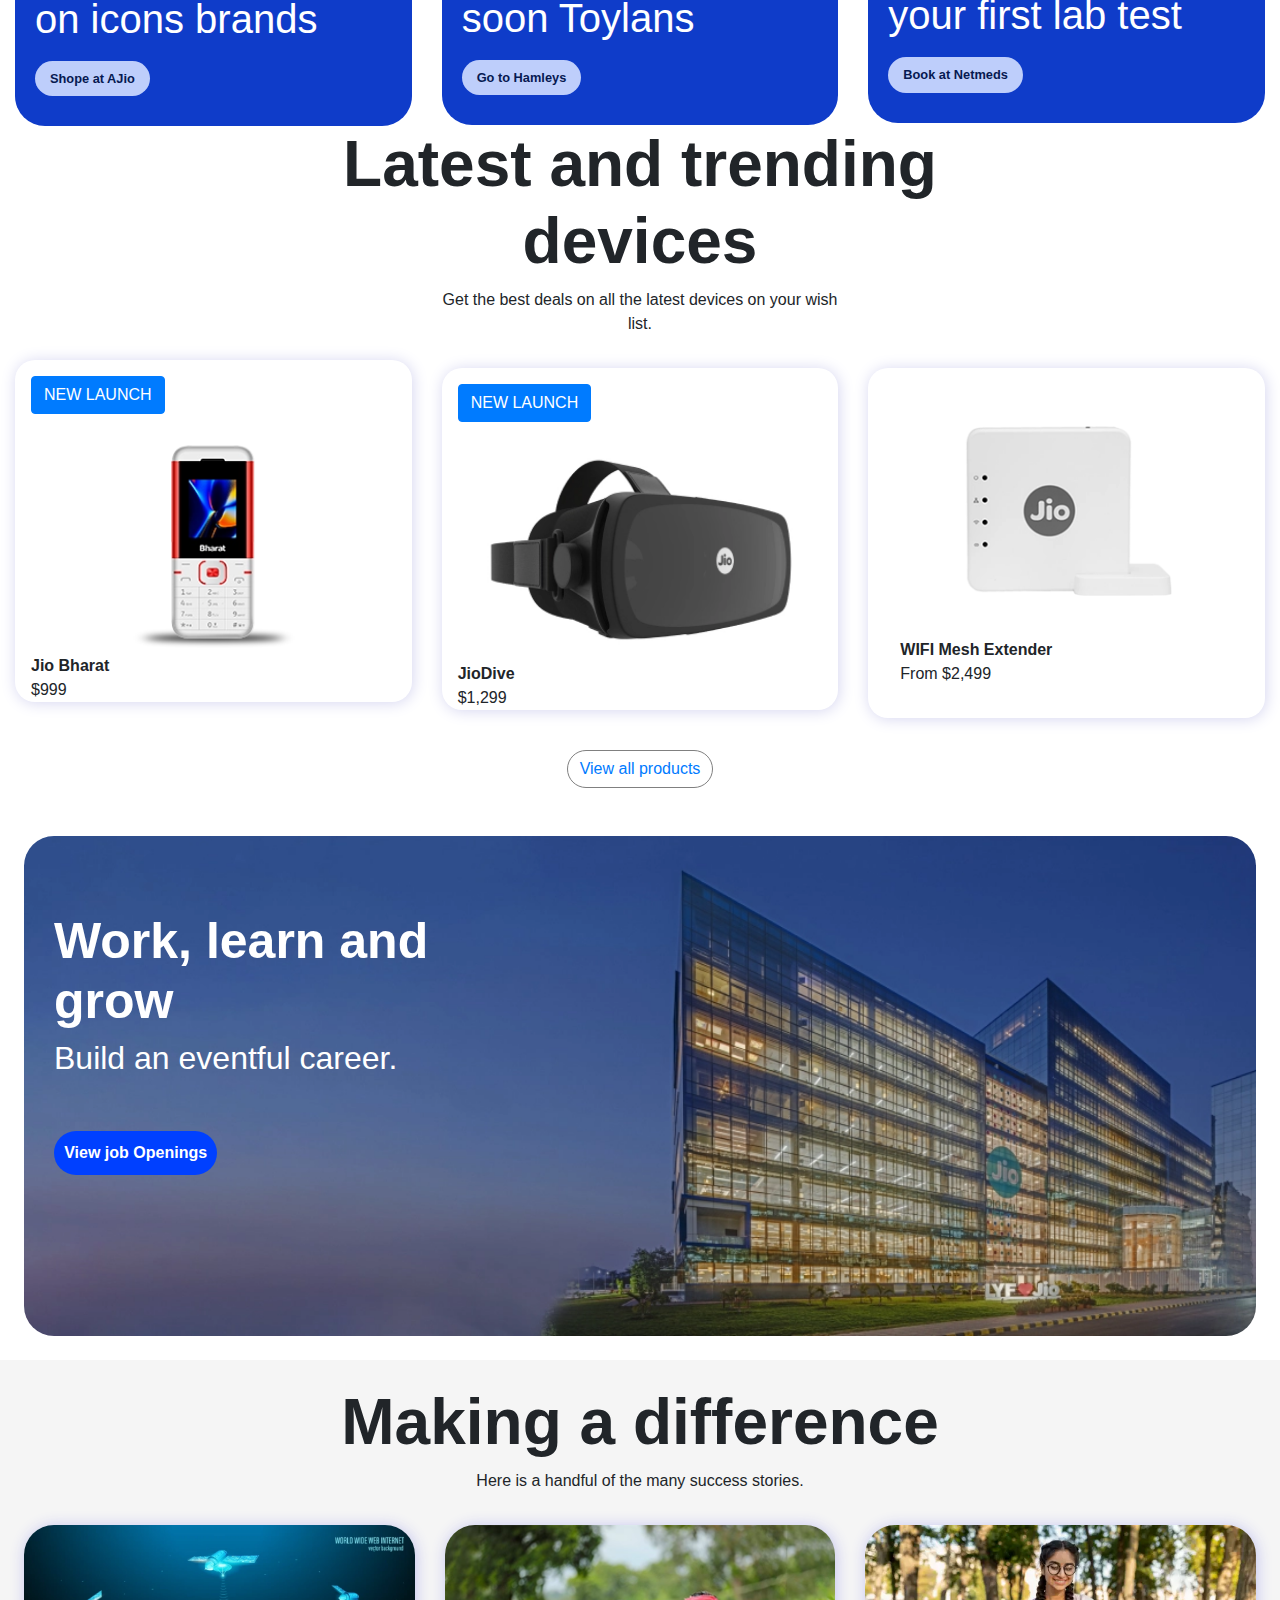
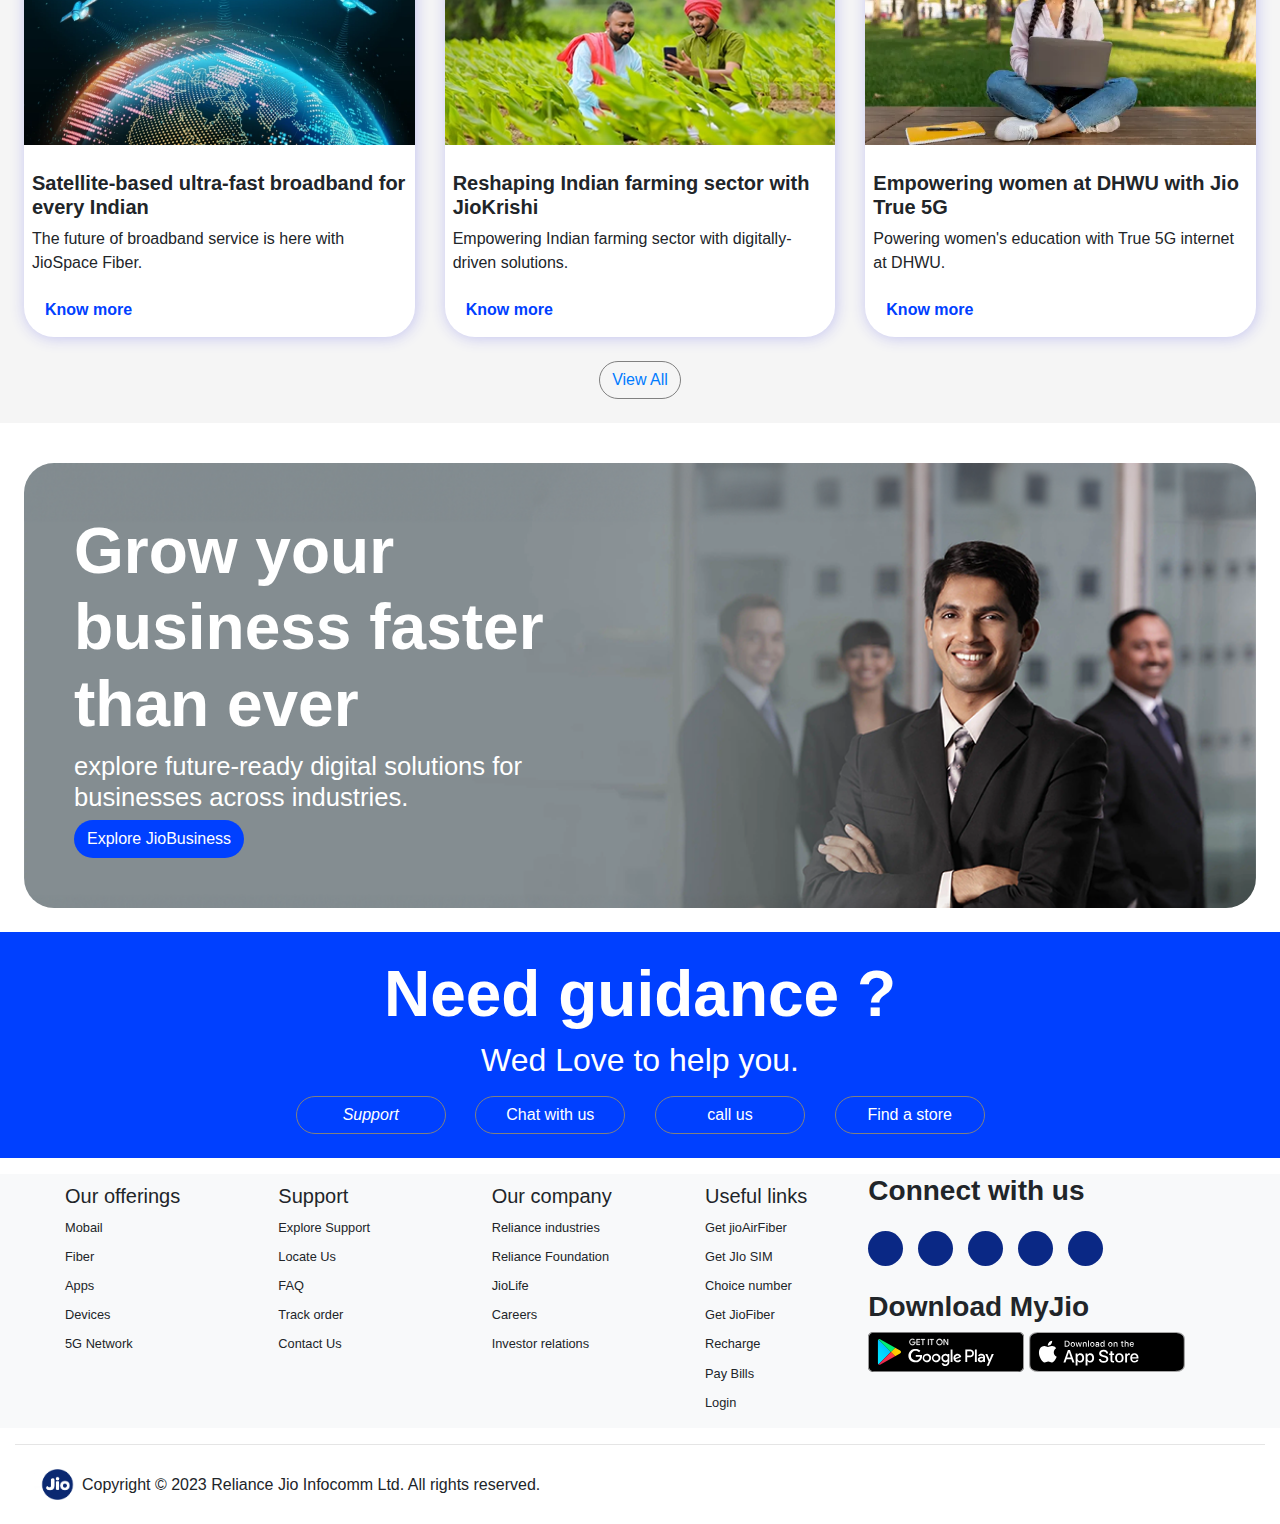
==== commit 536ea817: "jio clone website" ====
--- a/index.html
+++ b/index.html
@@ -8,7 +8,7 @@
     <link rel="stylesheet" href="https://cdnjs.cloudflare.com/ajax/libs/font-awesome/6.4.2/css/all.min.css"
         integrity="sha512-z3gLpd7yknf1YoNbCzqRKc4qyor8gaKU1qmn+CShxbuBusANI9QpRohGBreCFkKxLhei6S9CQXFEbbKuqLg0DA=="
         crossorigin="anonymous" referrerpolicy="no-referrer" />
-    <link rel="stylesheet" href="css/jio.css">
+    <link rel="stylesheet" href="jio.css">
     <link rel="stylesheet" href="css/cdn.jsdelivr.net_npm_bootstrap@4.6.2_dist_css_bootstrap.min.css">
 
 
--- a/jio.css
+++ b/jio.css
@@ -0,0 +1,451 @@
+.nav{
+    background-color: #0f3cc9;
+    color:white;
+    font-weight: bolder;
+
+}
+
+ul a{
+    color: white;
+    margin-right: 3vw;
+}
+ul a:hover{
+    color:black;
+}
+ul .new{
+    margin-top:-22px;
+}
+ul span {font-size:12px;
+    margin-top:-100px;
+ background-color: red;
+ padding: 0px 8px;
+ border-radius: 30px;
+}
+
+.nav input::placeholder{
+    font-weight: bolder;
+   
+    color: white;
+}
+
+.nav input{
+    border: 1px solid white;
+    margin-right: 10px;  
+    border-radius: 20px;
+    background-color: #061951;
+   
+}
+.user{
+    background-color: #ced7f3;
+    width:40px;
+    height:40px;
+    color:blue;
+    border-radius:50px;
+    display: flex;
+    justify-content: center;
+    align-items: center;
+}
+.carousel-inner .carousel-caption{
+    left:5vw;
+
+    font-weight: bolder;
+    text-align: left;
+}
+
+.icon {
+
+    width: 100%;
+    display: flex;
+    height: 150px;
+
+}
+
+.ab {
+    margin: 10px 30px;
+    height: 64px;
+    align-items: center;
+    display: flex;
+    justify-content: center;
+    width: 64px;
+    background-color: rgb(215, 240, 240);
+    color: blue;
+    border-radius: 100px;
+
+
+} 
+.ia {
+    width: 110px;
+    border-radius: 10px;
+
+    height: 120px;
+    text-align: center;
+    align-items: center;
+
+
+} 
+ 
+.ia:hover {
+    transition: all 1s;
+    background-color: rgb(215, 240, 240);
+
+} 
+
+.ia p {
+    margin-top: 8px;
+}
+.carousel-caption button{
+    border-radius: 30px;    
+    }
+
+.abc {
+    color: #061951;
+    height: 40px;
+    width: 40px;
+
+}
+.look{
+    font-weight: bolder;
+    font-size:4vw;
+    text-align: center;
+
+}
+.look2{
+    font-size:1.3vw;
+    text-align: center;
+}
+.aside button {
+    padding: 15px;
+    border-radius: 50px;
+    border: none;
+    margin-top: 20px;
+    font-size: 15px;
+    color: #62003f;
+    font-weight: bolder;
+    background-color: #ff99db;
+}
+
+
+.aside {
+  
+    background-color: #D9008D;
+    color: white;
+
+}
+
+
+.aside p {
+    font-family: JioType, helvetica, arial, sans-serif;
+    font-size: 35px;
+    font-weight: bolder;
+}
+.CARD1 {
+    margin-left: 20PX;
+    color: white;
+    padding: 5px;
+    width:400PX;
+    border-radius: 20PX;
+    height:240PX;
+    border: 1PX solid;
+    display: flex;
+    display: inline-block;
+}
+
+.b1 {
+    padding: 5px;
+    width:50%;
+}
+.b1 h2{
+    font-size:2vw;
+}
+
+.BLUE {
+    display: flex;
+    background-image: url(img/JioNews-19-05.webp);
+    background-repeat: no-repeat;
+    background-size: cover;
+    display: inline-block;
+    padding-left: 10px;
+    background-color: rgb(4, 0, 255);
+}
+
+.cardep {
+    align-items: center;
+    display: flex;
+    font-weight: bolder;
+}
+
+.BLUE h2 {
+    margin-top: 5px;
+    font-size:vw;
+}
+
+.CARD1 button {
+    padding: 10px;
+    border-radius: 50px;
+    border: none;
+    font-size: 15px;
+    margin-top: 10px;
+    font-weight: bolder;
+    background-color: #BECEFB;
+}
+
+.purpl {
+    background-image: url(img/JioMart-19-05.webp);
+    background-repeat: no-repeat;
+    background-size: cover;
+    background-color: #0078AD;
+}
+
+.GREEN {
+    background-color: green;
+    background-image: url(img/JioGames-19-05.webp);
+    background-repeat: no-repeat;
+    background-size: cover;
+}
+
+.INFO {
+    background-image: url(img/JioCloud-19-05.webp);
+    background-repeat: no-repeat;
+    background-size: cover;
+    background-color: #1ECCB0;
+}
+.orang {
+    background-repeat: no-repeat;
+    background-size: cover;
+    background-image: url(img/JioMeet-19-05.webp);
+    background-color: #FA7D19;
+}
+.jiodive {
+    width: 100%;
+    padding: 50px;
+}
+
+.jiodive  {
+    width: 100%;
+    height: 444px;
+    background-color: #6D17CE;
+    display: flex;
+    border: none;
+    border-radius: 30px;
+    background-image: url(img/dive-side-desk-v5.webp);
+    background-position-x: 50%;
+    background-size: cover;
+    background-repeat: no-repeat;
+}
+.jio{
+  border-radius:10px;
+}
+.card3 {
+    width: 100%;
+    height: 600px;
+    display: flex;
+    justify-content: space-evenly;
+    padding: 20px 50px;
+}
+
+.c1 {
+    width: auto;
+    height: auto;
+    border-radius: 20px;
+
+}
+
+.c1 img {
+    width: 100%;
+    height:auto ;
+    margin: 0%;
+
+    border-radius: 30px 30px 0px 0px;
+}
+
+
+.c1 .c2 {
+    border-radius: 0px 0px 30px 30px;
+    background-color: #0F3CC9;
+    width: auto;
+    border: none;
+    margin-top: -5px;
+    height: auto;
+    padding: 30px 20px;
+    color: white;
+    font-size: 1vw;
+
+}
+
+.c2 button {
+    padding: 8px 15px;
+    border-radius: 30px;
+    border: none;
+    font-weight: bolder;
+    background-color: #BECEFB;
+    color: #061951;
+    margin-top: 10px;
+}
+.jiobharaT{
+    
+    border-radius: 20PX;
+    
+    background-color: white;
+    box-shadow: 1PX 1PX 15PX rgb(213, 213, 240);
+}
+.carrir{
+    background-image: url(img/carrier-desktop.webp);
+    background-repeat: no-repeat;
+    background-size: cover;
+    width: 100%;
+    height:500px;
+    border-radius:30px;
+    border:none;
+    padding: 30px;
+    color: white;
+}
+.carrir h1{
+    margin-top:5vh;
+    width: 40%;
+    font-size: 50px;
+    font-weight: bolder;
+}
+.carrir button{
+    border-radius:30px;
+    padding:0.8vw;
+    border: none;
+    color: white;
+    font-weight: bolder;
+    margin-top: 5vh;
+    
+    background-color: #0040ff;
+}
+.fcard{
+    width:auto;
+    border-radius: 30px;
+    height: auto;
+    background-color: white;
+    box-shadow: 1px 1px 15px rgb(195, 195, 240);
+}
+.fcardtext{
+    padding: 8px;
+}
+.fcardtext h5{
+    font-weight: bolder;
+    margin-top: 2vh;
+
+}
+.fcardtext button{
+    color: #0040ff;
+    font-weight: bolder;
+}
+.fcardtext button:hover{
+    background-color: #0078AD;
+    border-radius: 30px;
+}
+.fcard img {
+    width: 100%;
+    border-radius: 30px 30px 0px 0px;
+}
+.growbus{
+    background-image: url(img/jio-com-business-banner-desktop-17Oct2023.webp);
+    width: 100%;
+    height: auto;
+    background-repeat: no-repeat;
+    background-size: cover;
+    border-radius: 30px;
+    padding:50px;
+    color: white;
+}
+.growbus h1 {
+    width:50%;
+    font-size:5vw;
+    font-weight: bolder;
+}
+.growbus h2{
+    width: 50%;
+    font-size:2vw;
+} 
+.growbus button{
+    border-radius: 30px;
+    background-color: #0040ff;
+    color: white;
+}
+.need{
+    background-color: #0040ff;
+    height: auto;
+} 
+.need h1{
+    color: white;
+    font-weight: bolder;
+    font-size: 5vw;
+}
+.need h2{
+    color: white;
+}
+.need button{
+    border: 1px solid gray;
+    color: white;
+    border-radius:30px;
+    width:150px;
+}
+.footer li{margin: 10px;
+    list-style: none;
+    font-size: 1vw;
+    
+}
+.footer span{
+    width: 35px;
+    height: 35px;
+    background-color:#0A2885;
+    border-radius: 50px;
+    margin-right: 15px;
+    display: flex;
+    justify-content: center;
+    align-items: center;
+    color: white;
+}
+.Copyright{
+    align-items: center;
+    text-align: center;
+
+}
+   
+
+@media (max-width:991px){
+    .need button{
+        width: 100%;
+    }
+
+}
+
+@media (max-width:425px){
+ 
+   
+}
+
+@media (max-width:390px){
+    .nav{
+        display: flex;
+        align-items: center;
+    }
+    .logo{
+        margin-left:-25px;
+    }
+    .abc{
+        display:none;
+
+    }
+    .nav span{
+        margin-right:5px;
+    }
+    .lgicon{
+        display: none;
+    }
+    .serachicon{
+        margin-left:40px;
+    }
+    input{
+        display: none;
+    }
+    .search{
+       display: none;
+    }
+    
+    
+}